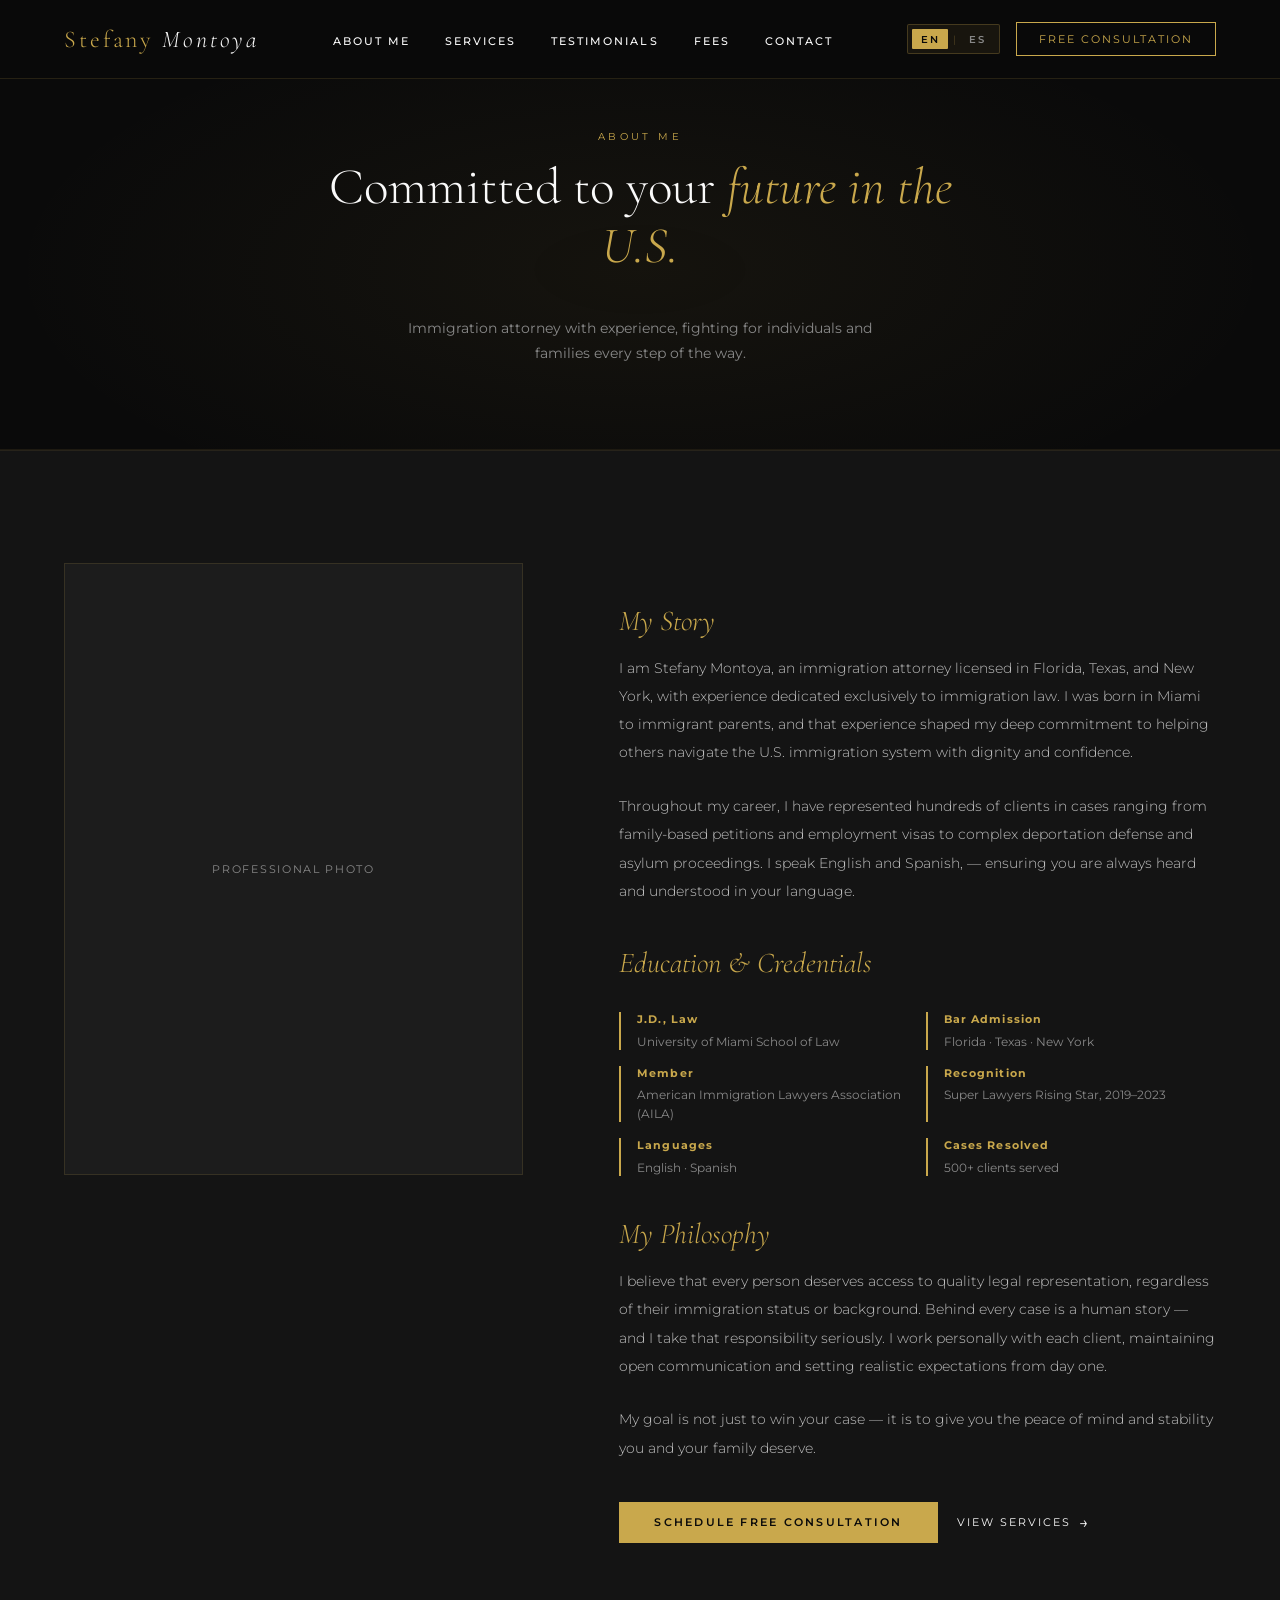
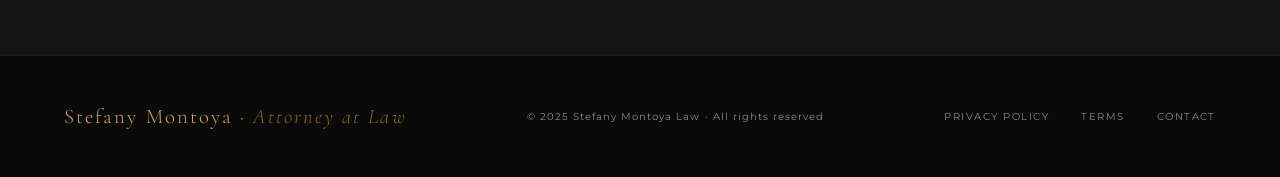
==== about.html @ d2151950 "primer commit" ====
<!DOCTYPE html>
<html lang="en">
<head>
  <meta charset="UTF-8">
  <meta name="viewport" content="width=device-width, initial-scale=1.0">
  <title>About — Stefany Montoya | Immigration Attorney</title>
  <link href="https://fonts.googleapis.com/css2?family=Cormorant+Garamond:ital,wght@0,300;0,400;0,600;1,300;1,400&family=Montserrat:wght@300;400;500;600&display=swap" rel="stylesheet">
  <link rel="stylesheet" href="css/styles.css">
</head>
<body>

<!-- ── NAV ── -->
<nav>
  <a href="index.html" class="nav-logo">Stefany <span>Montoya</span></a>
  <ul class="nav-links">
    <li><a href="about.html"        data-en="About Me"     data-es="Sobre mí">About Me</a></li>
    <li><a href="index.html#servicios"   data-en="Services"     data-es="Servicios">Services</a></li>
    <li><a href="index.html#testimonios" data-en="Testimonials" data-es="Testimonios">Testimonials</a></li>
    <li><a href="index.html#pagos"       data-en="Fees"         data-es="Honorarios">Fees</a></li>
    <li><a href="index.html#contacto"    data-en="Contact"      data-es="Contacto">Contact</a></li>
  </ul>
  <div class="nav-right">
    <div class="lang-toggle">
      <button class="lang-btn active" id="btn-en" onclick="setLang('en')">EN</button>
      <span class="lang-sep">|</span>
      <button class="lang-btn" id="btn-es" onclick="setLang('es')">ES</button>
    </div>
    <a href="index.html#contacto" class="nav-cta" data-en="Free Consultation" data-es="Consulta gratis">Free Consultation</a>
  </div>
</nav>

<!-- ── ABOUT HERO ── -->
<section class="about-hero fade-in">
  <span class="section-label" data-en="About Me" data-es="Sobre mí">About Me</span>
  <h1 class="section-title" style="text-align:center; max-width:700px;">
    <span data-en="Committed to your " data-es="Comprometida con tu ">Committed to your </span>
    <em data-en="future in the U.S." data-es="futuro en EE.UU.">future in the U.S.</em>
  </h1>
  <p style="font-size:0.85rem; color:var(--text-muted); max-width:520px; line-height:1.9; text-align:center; margin-top:1rem;"
     data-en="Immigration attorney with experience, fighting for individuals and families every step of the way."
     data-es="Abogada de inmigración con experiencia, luchando por individuos y familias en cada paso del camino.">
    Immigration attorney with experience, fighting for individuals and families every step of the way.
  </p>
</section>

<!-- ── ABOUT CONTENT ── -->
<section style="background: var(--black-soft); border-top: 1px solid rgba(201,168,76,0.1);">
  <div class="about-content">

    <!-- Sticky photo -->
    <div>
      <div class="about-img-wrap" data-en="Professional Photo" data-es="Foto profesional">Professional Photo</div>
    </div>

    <!-- Bio body -->
    <div class="about-body fade-in">
      <h3><em data-en="My Story" data-es="Mi historia">My Story</em></h3>
      <p data-en="I am Stefany Montoya, an immigration attorney licensed in Florida, Texas, and New York, with experience dedicated exclusively to immigration law. I was born in Miami to immigrant parents, and that experience shaped my deep commitment to helping others navigate the U.S. immigration system with dignity and confidence."
         data-es="Soy Stefany Montoya, abogada de inmigración licenciada en Florida, Texas y Nueva York, con experiencia dedicada exclusivamente al derecho migratorio. Nací en Miami de padres inmigrantes, y esa experiencia moldeó mi profundo compromiso de ayudar a otros a navegar el sistema de inmigración de EE.UU. con dignidad y confianza.">
        I am Stefany Montoya, an immigration attorney licensed in Florida, Texas, and New York, with experience dedicated exclusively to immigration law. I was born in Miami to immigrant parents, and that experience shaped my deep commitment to helping others navigate the U.S. immigration system with dignity and confidence.
      </p>
      <p data-en="Throughout my career, I have represented hundreds of clients in cases ranging from family-based petitions and employment visas to complex deportation defense and asylum proceedings. I speak English and Spanish, — ensuring you are always heard and understood in your language."
         data-es="A lo largo de mi carrera, he representado a cientos de clientes en casos que van desde peticiones familiares y visas de empleo hasta defensa compleja en casos de deportación y procedimientos de asilo. Hablo inglés y español, garantizando que siempre seas escuchado y comprendido en tu idioma.">
        Throughout my career, I have represented hundreds of clients in cases ranging from family-based petitions and employment visas to complex deportation defense and asylum proceedings. I speak English and Spanish, — ensuring you are always heard and understood in your language.
      </p>

      <h3><em data-en="Education & Credentials" data-es="Educación y credenciales">Education & Credentials</em></h3>
      <div class="credentials-list">
        <div class="cred-item">
          <strong data-en="J.D., Law" data-es="Licenciatura en Derecho">J.D., Law</strong>
          <span>University of Miami School of Law</span>
        </div>
        <div class="cred-item">
          <strong data-en="Bar Admission" data-es="Colegio de Abogados">Bar Admission</strong>
          <span>Florida · Texas · New York</span>
        </div>
        <div class="cred-item">
          <strong data-en="Member" data-es="Miembro">Member</strong>
          <span>American Immigration Lawyers Association (AILA)</span>
        </div>
        <div class="cred-item">
          <strong data-en="Recognition" data-es="Reconocimiento">Recognition</strong>
          <span data-en="Super Lawyers Rising Star, 2019–2023" data-es="Super Lawyers Rising Star, 2019–2023">Super Lawyers Rising Star, 2019–2023</span>
        </div>
        <div class="cred-item">
          <strong data-en="Languages" data-es="Idiomas">Languages</strong>
          <span data-en="English · Spanish" data-es="Inglés · Español">English · Spanish</span>
        </div>
        <div class="cred-item">
          <strong data-en="Cases Resolved" data-es="Casos resueltos">Cases Resolved</strong>
          <span data-en="500+ clients served" data-es="Más de 500 clientes atendidos">500+ clients served</span>
        </div>
      </div>

      <h3><em data-en="My Philosophy" data-es="Mi filosofía">My Philosophy</em></h3>
      <p data-en="I believe that every person deserves access to quality legal representation, regardless of their immigration status or background. Behind every case is a human story — and I take that responsibility seriously. I work personally with each client, maintaining open communication and setting realistic expectations from day one."
         data-es="Creo que toda persona merece acceso a una representación legal de calidad, independientemente de su estatus migratorio o historial. Detrás de cada caso hay una historia humana, y me tomo esa responsabilidad en serio. Trabajo personalmente con cada cliente, manteniendo una comunicación abierta y estableciendo expectativas realistas desde el primer día.">
        I believe that every person deserves access to quality legal representation, regardless of their immigration status or background. Behind every case is a human story — and I take that responsibility seriously. I work personally with each client, maintaining open communication and setting realistic expectations from day one.
      </p>
      <p data-en="My goal is not just to win your case — it is to give you the peace of mind and stability you and your family deserve."
         data-es="Mi objetivo no es solo ganar tu caso, sino darte la tranquilidad y estabilidad que tú y tu familia merecen.">
        My goal is not just to win your case — it is to give you the peace of mind and stability you and your family deserve.
      </p>

      <div style="margin-top: 2.5rem; display:flex; gap:1.2rem; flex-wrap:wrap;">
        <a href="index.html#contacto" class="btn-primary" data-en="Schedule Free Consultation" data-es="Agendar consulta gratis">Schedule Free Consultation</a>
        <a href="index.html#servicios" class="btn-secondary" data-en="View Services" data-es="Ver servicios">View Services</a>
      </div>
    </div>
  </div>
</section>

<!-- ── FOOTER ── -->
<footer>
  <div class="footer-logo">
    Stefany Montoya · <em style="font-style:italic; font-family:'Cormorant Garamond',serif; color:rgba(201,168,76,0.6)"
                         data-en="Attorney at Law" data-es="Abogada">Attorney at Law</em>
  </div>
  <p class="footer-copy"
     data-en="© 2025 Stefany Montoya Law · All rights reserved"
     data-es="© 2025 Stefany Montoya Law · Todos los derechos reservados">
    © 2025 Stefany Montoya Law · All rights reserved
  </p>
  <div class="footer-links">
    <a href="#"               data-en="Privacy Policy" data-es="Política de privacidad">Privacy Policy</a>
    <a href="#"               data-en="Terms"          data-es="Términos">Terms</a>
    <a href="index.html#contacto" data-en="Contact"   data-es="Contacto">Contact</a>
  </div>
</footer>

<script src="js/main.js"></script>
</body>
</html>
---- css/styles.css ----
/* ============================================================
   styles.css — Stefany Montoya | Immigration Attorney
   ============================================================ */

/* ── RESET & VARIABLES ── */
*, *::before, *::after { box-sizing: border-box; margin: 0; padding: 0; }

:root {
  --gold:       #C9A84C;
  --gold-light: #E8C96A;
  --black:      #0A0A0A;
  --black-soft: #141414;
  --dark:       #1C1C1C;
  --text-muted: #888;
  --white:      #FAFAFA;
}

html { scroll-behavior: smooth; }

body {
  font-family: 'Montserrat', sans-serif;
  background: var(--black);
  color: var(--white);
  overflow-x: hidden;
}

/* ── LANG TOGGLE ── */
.lang-toggle {
  display: flex; align-items: center; gap: 0.3rem;
  background: rgba(201,168,76,0.08);
  border: 1px solid rgba(201,168,76,0.25);
  border-radius: 2px; padding: 0.25rem 0.3rem;
}
.lang-btn {
  background: none; border: none; cursor: pointer;
  font-family: 'Montserrat', sans-serif;
  font-size: 0.62rem; letter-spacing: 0.15em; font-weight: 600;
  padding: 0.25rem 0.55rem; color: var(--text-muted);
  transition: all .2s; border-radius: 1px;
}
.lang-btn.active { background: var(--gold); color: var(--black); }
.lang-btn:hover:not(.active) { color: var(--gold); }
.lang-sep { color: rgba(201,168,76,0.3); font-size: 0.6rem; }

/* ── NAV ── */
nav {
  position: fixed; top: 0; left: 0; right: 0; z-index: 100;
  display: flex; align-items: center; justify-content: space-between;
  padding: 1.4rem 5%;
  background: rgba(10,10,10,0.92); backdrop-filter: blur(12px);
  border-bottom: 1px solid rgba(201,168,76,0.15);
  gap: 1rem;
}
.nav-logo {
  font-family: 'Cormorant Garamond', serif;
  font-size: 1.5rem; font-weight: 300; letter-spacing: 0.12em;
  color: var(--gold); text-decoration: none;
}
.nav-logo span { font-style: italic; color: var(--white); }
.nav-links { display: flex; gap: 2.2rem; list-style: none; }
.nav-links a {
  color: var(--white); text-decoration: none;
  font-size: 0.7rem; letter-spacing: 0.18em; text-transform: uppercase;
  font-weight: 500; transition: color .25s;
}
.nav-links a:hover { color: var(--gold); }
.nav-right { display: flex; align-items: center; gap: 1rem; }
.nav-cta {
  background: transparent; border: 1px solid var(--gold);
  color: var(--gold); padding: 0.55rem 1.4rem;
  font-family: 'Montserrat', sans-serif;
  font-size: 0.68rem; letter-spacing: 0.18em; text-transform: uppercase;
  cursor: pointer; transition: all .25s; text-decoration: none; white-space: nowrap;
}
.nav-cta:hover { background: var(--gold); color: var(--black); }

/* ── HERO ── */
#hero {
  min-height: 100vh;
  display: grid; grid-template-columns: 1fr 1fr;
  align-items: center; padding: 6rem 5% 0;
  position: relative; overflow: hidden;
}
.hero-bg {
  position: absolute; inset: 0;
  background: radial-gradient(ellipse at 70% 50%, rgba(201,168,76,0.06) 0%, transparent 65%);
}
.hero-line {
  position: absolute; top: 0; left: 50%;
  width: 1px; height: 100%;
  background: linear-gradient(to bottom, transparent, rgba(201,168,76,0.2), transparent);
}
.hero-content { position: relative; z-index: 2; }
.hero-label {
  display: inline-block; font-size: 0.65rem; letter-spacing: 0.3em;
  text-transform: uppercase; color: var(--gold);
  margin-bottom: 1.8rem; padding-bottom: 0.5rem;
  border-bottom: 1px solid rgba(201,168,76,0.4);
}
.hero-title {
  font-family: 'Cormorant Garamond', serif;
  font-size: clamp(3rem, 5vw, 5.5rem);
  font-weight: 300; line-height: 1.08; color: var(--white); margin-bottom: 1.8rem;
}
.hero-title em { font-style: italic; color: var(--gold); }
.hero-subtitle {
  font-size: 0.82rem; line-height: 1.9; color: var(--text-muted);
  max-width: 420px; margin-bottom: 3rem; font-weight: 300; letter-spacing: 0.04em;
}
.hero-actions { display: flex; gap: 1.2rem; align-items: center; }

.btn-primary {
  background: var(--gold); color: var(--black);
  padding: 0.85rem 2.2rem; font-family: 'Montserrat', sans-serif;
  font-size: 0.7rem; font-weight: 600; letter-spacing: 0.2em;
  text-transform: uppercase; border: none; cursor: pointer;
  transition: all .3s; text-decoration: none; display: inline-block;
}
.btn-primary:hover { background: var(--gold-light); transform: translateY(-1px); }

.btn-secondary {
  color: var(--white); font-size: 0.7rem; letter-spacing: 0.18em;
  text-transform: uppercase; text-decoration: none;
  display: flex; align-items: center; gap: 0.5rem; transition: color .25s;
}
.btn-secondary:hover { color: var(--gold); }
.btn-secondary::after { content: '→'; font-size: 1rem; }

.hero-visual { position: relative; z-index: 2; display: flex; justify-content: center; align-items: center; }
.hero-portrait {
  width: 420px; height: 560px; background: var(--dark);
  border: 1px solid rgba(201,168,76,0.2);
  position: relative; overflow: hidden;
  display: flex; align-items: flex-end; justify-content: center;
}
.hero-portrait-placeholder {
  width: 100%; height: 100%;
  display: flex; flex-direction: column; align-items: center; justify-content: center; gap: 1rem;
  background: linear-gradient(160deg, #1a1a1a 0%, #0f0f0f 100%); color: var(--gold);
}
.hero-portrait-placeholder svg { opacity: 0.3; }
.hero-portrait-placeholder p { font-size: 0.65rem; letter-spacing: 0.25em; text-transform: uppercase; color: var(--text-muted); }
.hero-portrait::before {
  content: ''; position: absolute; bottom: 0; left: 0; right: 0; height: 40%;
  background: linear-gradient(to top, rgba(201,168,76,0.08), transparent);
}
.hero-badge {
  position: absolute; bottom: -1px; left: -1px;
  background: var(--black); border: 1px solid var(--gold); padding: 1rem 1.4rem;
}
.hero-badge strong { display: block; font-family: 'Cormorant Garamond', serif; font-size: 2rem; font-weight: 600; color: var(--gold); line-height: 1; }
.hero-badge span { font-size: 0.6rem; letter-spacing: 0.2em; text-transform: uppercase; color: var(--text-muted); }
.hero-stats {
  position: absolute; right: -1px; top: 40%;
  background: var(--black-soft); border: 1px solid rgba(201,168,76,0.2);
  padding: 1.2rem 1.4rem; text-align: center;
}
.hero-stats strong { display: block; font-family: 'Cormorant Garamond', serif; font-size: 2.2rem; color: var(--gold); line-height: 1; }
.hero-stats span { font-size: 0.58rem; letter-spacing: 0.18em; text-transform: uppercase; color: var(--text-muted); display: block; margin-top: 0.3rem; }

/* ── SECTION BASE ── */
section { padding: 7rem 5%; }
.section-label {
  font-size: 0.62rem; letter-spacing: 0.35em; text-transform: uppercase;
  color: var(--gold); margin-bottom: 1rem;
  display: flex; align-items: center; gap: 1rem;
}
.section-label::before { content: ''; display: block; width: 30px; height: 1px; background: var(--gold); }
.section-title {
  font-family: 'Cormorant Garamond', serif;
  font-size: clamp(2.2rem, 4vw, 3.8rem);
  font-weight: 300; line-height: 1.15; margin-bottom: 1.5rem;
}
.section-title em { font-style: italic; color: var(--gold); }
.gold-divider { width: 60px; height: 1px; background: var(--gold); margin: 2rem 0; }

/* ── ABOUT ── */
#sobre-mi {
  display: grid; grid-template-columns: 1fr 1fr;
  gap: 6rem; align-items: center;
  background: var(--black-soft);
  border-top: 1px solid rgba(201,168,76,0.1);
  border-bottom: 1px solid rgba(201,168,76,0.1);
}
.sobre-text p { font-size: 0.85rem; line-height: 1.95; color: rgba(250,250,250,0.7); margin-bottom: 1.5rem; font-weight: 300; }
.sobre-credentials { display: grid; grid-template-columns: 1fr 1fr; gap: 1rem; margin-top: 2.5rem; }
.credential { border-left: 2px solid var(--gold); padding-left: 1rem; }
.credential strong { display: block; font-size: 0.72rem; letter-spacing: 0.08em; margin-bottom: 0.2rem; color: var(--gold); }
.credential span { font-size: 0.75rem; color: var(--text-muted); }
.sobre-image-col { position: relative; }
.sobre-img-wrap {
  width: 100%; aspect-ratio: 3/4; background: var(--dark);
  border: 1px solid rgba(201,168,76,0.15);
  display: flex; align-items: center; justify-content: center;
  color: var(--text-muted); font-size: 0.7rem; letter-spacing: 0.15em; text-transform: uppercase;
}
.sobre-accent { position: absolute; top: -20px; right: -20px; width: 120px; height: 120px; border: 1px solid rgba(201,168,76,0.25); z-index: -1; }
.sobre-accent2 { position: absolute; bottom: -20px; left: -20px; width: 80px; height: 80px; background: rgba(201,168,76,0.05); border: 1px solid rgba(201,168,76,0.2); z-index: -1; }

/* ── SERVICES ── */
#servicios { background: var(--black); }
.servicios-header { max-width: 560px; margin-bottom: 4rem; }
.servicios-grid {
  display: grid; grid-template-columns: repeat(3, 1fr);
  gap: 1px; background: rgba(201,168,76,0.1); border: 1px solid rgba(201,168,76,0.1);
}
.servicio-card { background: var(--black); padding: 2.5rem 2rem; transition: background .3s; position: relative; overflow: hidden; }
.servicio-card::after { content: ''; position: absolute; bottom: 0; left: 0; width: 0; height: 2px; background: var(--gold); transition: width .4s ease; }
.servicio-card:hover::after { width: 100%; }
.servicio-card:hover { background: rgba(201,168,76,0.04); }
.servicio-num { font-family: 'Cormorant Garamond', serif; font-size: 3rem; font-weight: 300; color: rgba(201,168,76,0.15); line-height: 1; margin-bottom: 1.2rem; }
.servicio-icon { font-size: 1.6rem; margin-bottom: 1rem; display: block; }
.servicio-card h3 { font-family: 'Cormorant Garamond', serif; font-size: 1.4rem; font-weight: 400; margin-bottom: 0.8rem; }
.servicio-card p { font-size: 0.78rem; line-height: 1.8; color: var(--text-muted); font-weight: 300; }

/* ── TESTIMONIALS ── */
#testimonios {
  background: var(--dark);
  border-top: 1px solid rgba(201,168,76,0.1);
  border-bottom: 1px solid rgba(201,168,76,0.1);
}
.testimonios-header { text-align: center; margin-bottom: 4rem; }
.testimonios-header .section-label { justify-content: center; }
.testimonios-header .section-label::before { display: none; }
.testimonios-grid { display: grid; grid-template-columns: repeat(3, 1fr); gap: 1.5rem; }
.testimonio { background: var(--black); border: 1px solid rgba(201,168,76,0.12); padding: 2.5rem; position: relative; }
.testimonio::before { content: '\201C'; font-family: 'Cormorant Garamond', serif; font-size: 5rem; line-height: 0.7; color: var(--gold); opacity: 0.25; position: absolute; top: 1.5rem; left: 1.5rem; }
.testimonio p { font-family: 'Cormorant Garamond', serif; font-size: 1.05rem; line-height: 1.9; color: rgba(250,250,250,0.75); font-style: italic; margin-bottom: 1.5rem; padding-top: 1rem; }
.testimonio-author { display: flex; align-items: center; gap: 0.8rem; }
.author-avatar { width: 38px; height: 38px; border-radius: 50%; background: rgba(201,168,76,0.15); border: 1px solid rgba(201,168,76,0.3); display: flex; align-items: center; justify-content: center; font-family: 'Cormorant Garamond', serif; font-size: 1rem; color: var(--gold); }
.author-info strong { display: block; font-size: 0.72rem; letter-spacing: 0.08em; }
.author-info span { font-size: 0.65rem; color: var(--text-muted); }
.stars { color: var(--gold); font-size: 0.7rem; letter-spacing: 2px; margin-bottom: 0.3rem; }

/* ── FEES ── */
#pagos { background: var(--black); }
.pagos-header { max-width: 540px; margin-bottom: 4rem; }
.pagos-grid { display: grid; grid-template-columns: repeat(3, 1fr); gap: 1.5rem; }
.pago-card { border: 1px solid rgba(201,168,76,0.15); padding: 2.8rem 2rem; text-align: center; position: relative; transition: border-color .3s, transform .3s; }
.pago-card:hover { border-color: var(--gold); transform: translateY(-4px); }
.pago-card.featured { border-color: var(--gold); background: linear-gradient(160deg, rgba(201,168,76,0.07), transparent); }
.pago-badge { position: absolute; top: -1px; left: 50%; transform: translateX(-50%); background: var(--gold); color: var(--black); font-size: 0.6rem; letter-spacing: 0.2em; text-transform: uppercase; padding: 0.3rem 1rem; font-weight: 600; white-space: nowrap; }
.pago-card h3 { font-family: 'Cormorant Garamond', serif; font-size: 1.5rem; margin-bottom: 0.5rem; }
.pago-price { font-family: 'Cormorant Garamond', serif; font-size: 3rem; color: var(--gold); line-height: 1; margin: 1.2rem 0 0.5rem; }
.pago-price sup { font-size: 1.5rem; vertical-align: top; margin-top: 0.5rem; }
.pago-period { font-size: 0.7rem; color: var(--text-muted); margin-bottom: 1.5rem; }
.pago-features { list-style: none; margin-bottom: 2rem; text-align: left; }
.pago-features li { font-size: 0.78rem; color: rgba(250,250,250,0.7); padding: 0.5rem 0; border-bottom: 1px solid rgba(255,255,255,0.05); display: flex; gap: 0.6rem; align-items: center; }
.pago-features li::before { content: '✦'; color: var(--gold); font-size: 0.55rem; }
.btn-pago { display: block; width: 100%; padding: 0.9rem; border: 1px solid var(--gold); background: transparent; color: var(--gold); font-family: 'Montserrat', sans-serif; font-size: 0.68rem; letter-spacing: 0.2em; text-transform: uppercase; cursor: pointer; transition: all .25s; font-weight: 600; }
.btn-pago:hover, .pago-card.featured .btn-pago { background: var(--gold); color: var(--black); }

/* ── CONTACT ── */
#contacto {
  background: var(--black-soft);
  border-top: 1px solid rgba(201,168,76,0.1);
}
.contacto-inner { display: grid; grid-template-columns: 1fr 1.2fr; gap: 6rem; }
.contacto-info p { font-size: 0.83rem; color: var(--text-muted); line-height: 1.9; margin-bottom: 2.5rem; }
.contact-methods { display: flex; flex-direction: column; gap: 1.2rem; }
.contact-item { display: flex; align-items: center; gap: 1rem; }
.contact-icon { width: 42px; height: 42px; border: 1px solid rgba(201,168,76,0.3); display: flex; align-items: center; justify-content: center; font-size: 1rem; color: var(--gold); flex-shrink: 0; }
.contact-item-text strong { display: block; font-size: 0.7rem; letter-spacing: 0.1em; text-transform: uppercase; color: var(--gold); margin-bottom: 0.2rem; }
.contact-item-text span { font-size: 0.82rem; color: var(--text-muted); }
.form-grid { display: flex; flex-direction: column; gap: 1rem; }
.form-row { display: grid; grid-template-columns: 1fr 1fr; gap: 1rem; }
.form-group { display: flex; flex-direction: column; gap: 0.5rem; }
.form-group label { font-size: 0.62rem; letter-spacing: 0.2em; text-transform: uppercase; color: var(--text-muted); }
.form-group input,
.form-group select,
.form-group textarea {
  background: rgba(255,255,255,0.03);
  border: 1px solid rgba(201,168,76,0.2);
  padding: 0.85rem 1rem; color: var(--white);
  font-family: 'Montserrat', sans-serif; font-size: 0.82rem;
  outline: none; transition: border-color .25s; resize: none;
}
.form-group input:focus,
.form-group select:focus,
.form-group textarea:focus { border-color: var(--gold); }
.form-group select option { background: var(--dark); }
.form-submit {
  background: var(--gold); color: var(--black); padding: 1rem 2.5rem; border: none;
  font-family: 'Montserrat', sans-serif; font-size: 0.7rem; font-weight: 700;
  letter-spacing: 0.22em; text-transform: uppercase; cursor: pointer;
  transition: all .3s; align-self: flex-start;
}
.form-submit:hover { background: var(--gold-light); }

/* ── ABOUT PAGE ── */
.about-hero {
  min-height: 50vh; display: flex; flex-direction: column;
  align-items: center; justify-content: center;
  text-align: center; padding: 8rem 5% 5rem;
  position: relative; overflow: hidden;
  background: radial-gradient(ellipse at 50% 60%, rgba(201,168,76,0.06) 0%, transparent 70%);
  border-bottom: 1px solid rgba(201,168,76,0.1);
}
.about-hero .section-label { justify-content: center; }
.about-hero .section-label::before { display: none; }
.about-content { display: grid; grid-template-columns: 1fr 1.3fr; gap: 6rem; align-items: start; }
.about-img-wrap {
  width: 100%; aspect-ratio: 3/4; background: var(--dark);
  border: 1px solid rgba(201,168,76,0.15);
  display: flex; align-items: center; justify-content: center;
  color: var(--text-muted); font-size: 0.7rem; letter-spacing: 0.15em; text-transform: uppercase;
  position: sticky; top: 7rem;
}
.about-body p { font-size: 0.88rem; line-height: 2; color: rgba(250,250,250,0.75); margin-bottom: 1.6rem; font-weight: 300; }
.about-body h3 { font-family: 'Cormorant Garamond', serif; font-size: 1.8rem; font-weight: 300; margin: 2.5rem 0 1rem; }
.about-body h3 em { font-style: italic; color: var(--gold); }
.credentials-list { display: grid; grid-template-columns: 1fr 1fr; gap: 1rem; margin: 2rem 0; }
.cred-item { border-left: 2px solid var(--gold); padding-left: 1rem; }
.cred-item strong { display: block; font-size: 0.7rem; letter-spacing: 0.1em; color: var(--gold); margin-bottom: 0.3rem; }
.cred-item span { font-size: 0.78rem; color: var(--text-muted); }

/* ── FOOTER ── */
footer {
  background: var(--black); border-top: 1px solid rgba(201,168,76,0.1);
  padding: 3rem 5%; display: flex; align-items: center; justify-content: space-between;
}
.footer-logo { font-family: 'Cormorant Garamond', serif; font-size: 1.3rem; color: var(--gold); font-weight: 300; letter-spacing: 0.1em; }
.footer-copy { font-size: 0.65rem; color: var(--text-muted); letter-spacing: 0.1em; }
.footer-links { display: flex; gap: 2rem; }
.footer-links a { font-size: 0.62rem; letter-spacing: 0.15em; text-transform: uppercase; color: var(--text-muted); text-decoration: none; transition: color .25s; }
.footer-links a:hover { color: var(--gold); }

/* ── ANIMATIONS ── */
.fade-in { opacity: 0; transform: translateY(24px); transition: opacity 0.7s ease, transform 0.7s ease; }
.fade-in.visible { opacity: 1; transform: translateY(0); }

/* ── RESPONSIVE ── */
@media (max-width: 900px) {
  #hero { grid-template-columns: 1fr; padding-top: 8rem; text-align: center; }
  .hero-visual { display: none; }
  .hero-subtitle { margin: 0 auto 2.5rem; }
  .hero-actions { justify-content: center; }
  #sobre-mi, .about-content { grid-template-columns: 1fr; gap: 3rem; }
  .sobre-image-col, .about-img-wrap { display: none; }
  .servicios-grid, .testimonios-grid, .pagos-grid { grid-template-columns: 1fr; }
  .contacto-inner { grid-template-columns: 1fr; gap: 3rem; }
  .form-row, .credentials-list { grid-template-columns: 1fr; }
  footer { flex-direction: column; gap: 1.5rem; text-align: center; }
  .nav-links { display: none; }
}

/* ── VALIDACIÓN ── */
.input-error {
  border-color: #e05555 !important;
  background: rgba(224, 85, 85, 0.05) !important;
}

.field-error {
  color: #e05555;
  font-size: 0.65rem;
  letter-spacing: 0.1em;
  margin-top: 0.3rem;
}
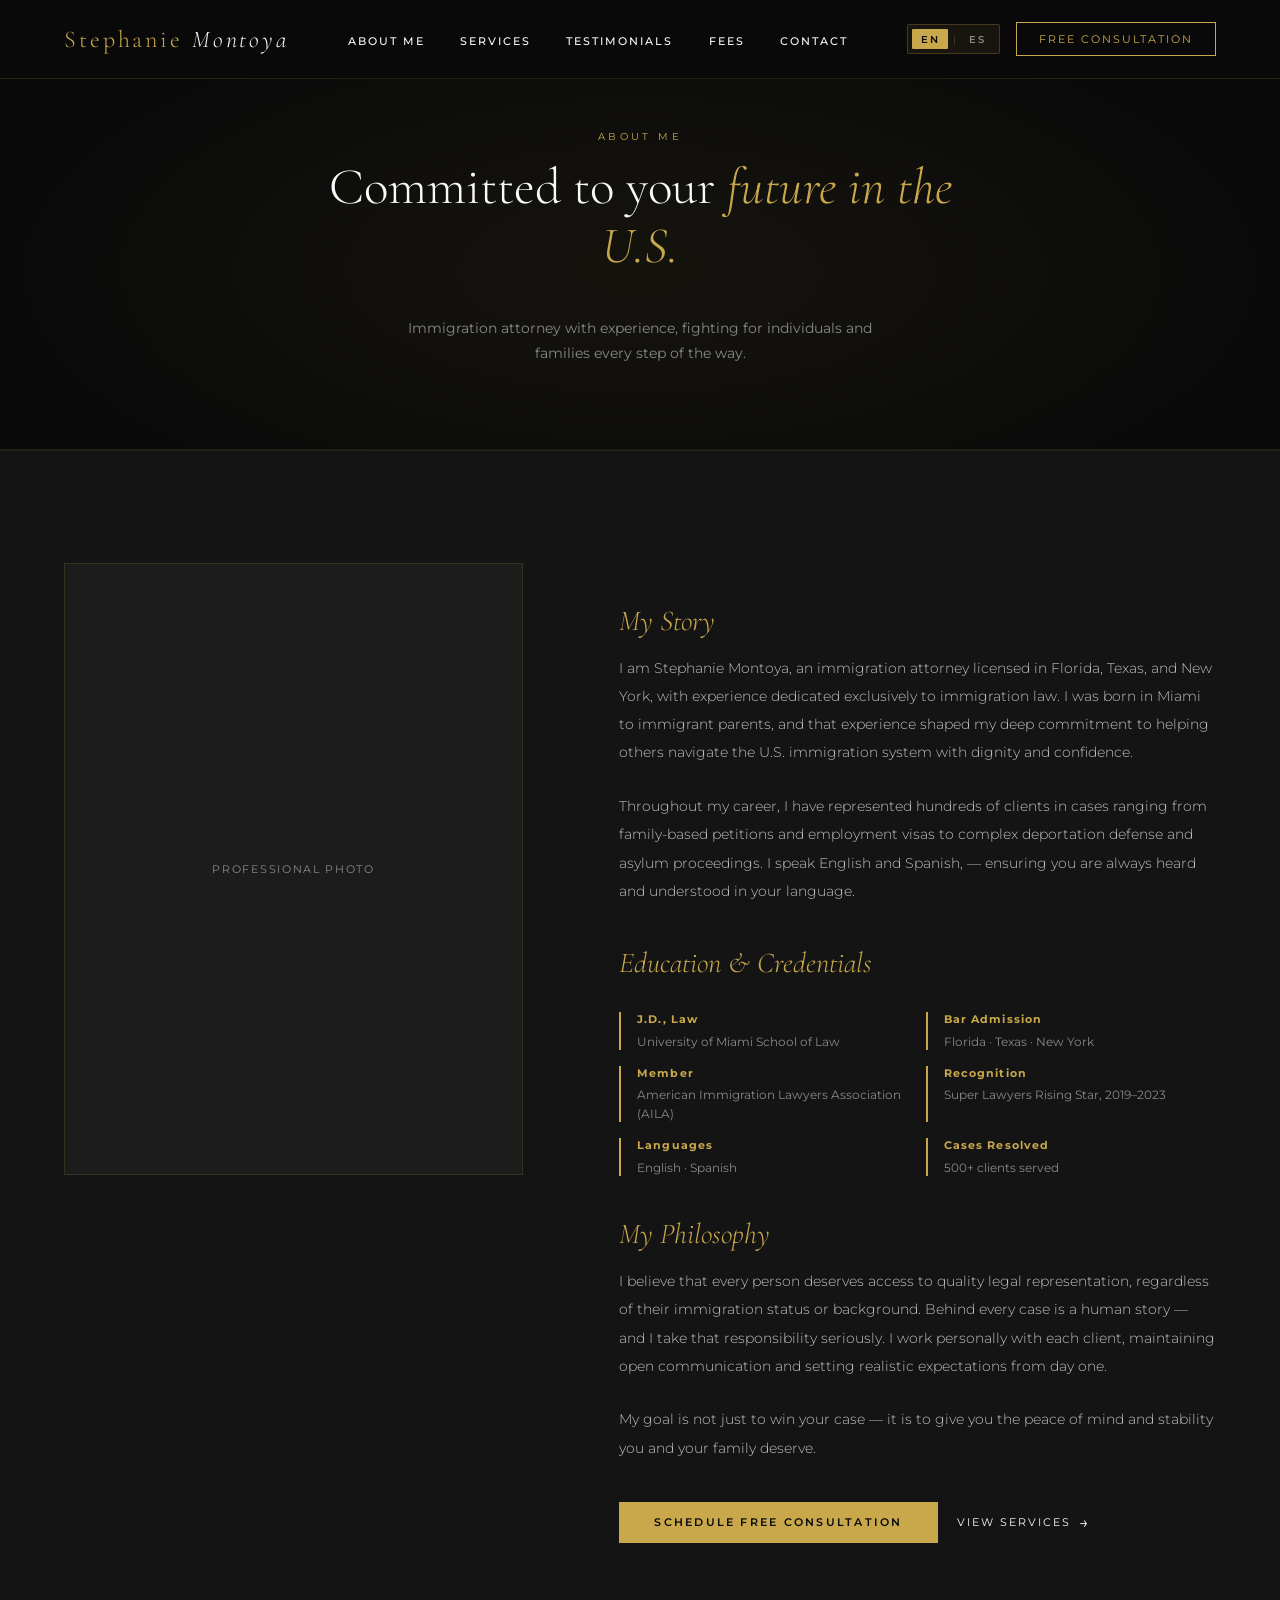
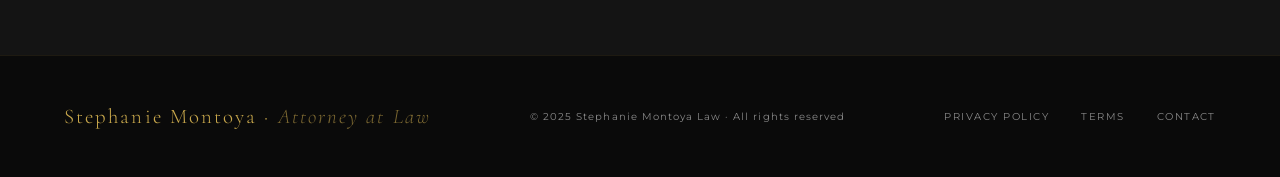
==== commit 0fff5de2: "Stefany to Stephanie" ====
--- a/about.html
+++ b/about.html
@@ -3,7 +3,7 @@
 <head>
   <meta charset="UTF-8">
   <meta name="viewport" content="width=device-width, initial-scale=1.0">
-  <title>About — Stefany Montoya | Immigration Attorney</title>
+  <title>About — Stephanie Montoya | Immigration Attorney</title>
   <link href="https://fonts.googleapis.com/css2?family=Cormorant+Garamond:ital,wght@0,300;0,400;0,600;1,300;1,400&family=Montserrat:wght@300;400;500;600&display=swap" rel="stylesheet">
   <link rel="stylesheet" href="css/styles.css">
 </head>
@@ -11,7 +11,7 @@
 
 <!-- ── NAV ── -->
 <nav>
-  <a href="index.html" class="nav-logo">Stefany <span>Montoya</span></a>
+  <a href="index.html" class="nav-logo">Stephanie <span>Montoya</span></a>
   <ul class="nav-links">
     <li><a href="about.html"        data-en="About Me"     data-es="Sobre mí">About Me</a></li>
     <li><a href="index.html#servicios"   data-en="Services"     data-es="Servicios">Services</a></li>
@@ -55,9 +55,9 @@
     <!-- Bio body -->
     <div class="about-body fade-in">
       <h3><em data-en="My Story" data-es="Mi historia">My Story</em></h3>
-      <p data-en="I am Stefany Montoya, an immigration attorney licensed in Florida, Texas, and New York, with experience dedicated exclusively to immigration law. I was born in Miami to immigrant parents, and that experience shaped my deep commitment to helping others navigate the U.S. immigration system with dignity and confidence."
-         data-es="Soy Stefany Montoya, abogada de inmigración licenciada en Florida, Texas y Nueva York, con experiencia dedicada exclusivamente al derecho migratorio. Nací en Miami de padres inmigrantes, y esa experiencia moldeó mi profundo compromiso de ayudar a otros a navegar el sistema de inmigración de EE.UU. con dignidad y confianza.">
-        I am Stefany Montoya, an immigration attorney licensed in Florida, Texas, and New York, with experience dedicated exclusively to immigration law. I was born in Miami to immigrant parents, and that experience shaped my deep commitment to helping others navigate the U.S. immigration system with dignity and confidence.
+      <p data-en="I am Stephanie Montoya, an immigration attorney licensed in Florida, Texas, and New York, with experience dedicated exclusively to immigration law. I was born in Miami to immigrant parents, and that experience shaped my deep commitment to helping others navigate the U.S. immigration system with dignity and confidence."
+         data-es="Soy Stephanie Montoya, abogada de inmigración licenciada en Florida, Texas y Nueva York, con experiencia dedicada exclusivamente al derecho migratorio. Nací en Miami de padres inmigrantes, y esa experiencia moldeó mi profundo compromiso de ayudar a otros a navegar el sistema de inmigración de EE.UU. con dignidad y confianza.">
+        I am Stephanie Montoya, an immigration attorney licensed in Florida, Texas, and New York, with experience dedicated exclusively to immigration law. I was born in Miami to immigrant parents, and that experience shaped my deep commitment to helping others navigate the U.S. immigration system with dignity and confidence.
       </p>
       <p data-en="Throughout my career, I have represented hundreds of clients in cases ranging from family-based petitions and employment visas to complex deportation defense and asylum proceedings. I speak English and Spanish, — ensuring you are always heard and understood in your language."
          data-es="A lo largo de mi carrera, he representado a cientos de clientes en casos que van desde peticiones familiares y visas de empleo hasta defensa compleja en casos de deportación y procedimientos de asilo. Hablo inglés y español, garantizando que siempre seas escuchado y comprendido en tu idioma.">
@@ -113,13 +113,13 @@
 <!-- ── FOOTER ── -->
 <footer>
   <div class="footer-logo">
-    Stefany Montoya · <em style="font-style:italic; font-family:'Cormorant Garamond',serif; color:rgba(201,168,76,0.6)"
+    Stephanie Montoya · <em style="font-style:italic; font-family:'Cormorant Garamond',serif; color:rgba(201,168,76,0.6)"
                          data-en="Attorney at Law" data-es="Abogada">Attorney at Law</em>
   </div>
   <p class="footer-copy"
-     data-en="© 2025 Stefany Montoya Law · All rights reserved"
-     data-es="© 2025 Stefany Montoya Law · Todos los derechos reservados">
-    © 2025 Stefany Montoya Law · All rights reserved
+     data-en="© 2025 Stephanie Montoya Law · All rights reserved"
+     data-es="© 2025 Stephanie Montoya Law · Todos los derechos reservados">
+    © 2025 Stephanie Montoya Law · All rights reserved
   </p>
   <div class="footer-links">
     <a href="#"               data-en="Privacy Policy" data-es="Política de privacidad">Privacy Policy</a>
--- a/css/styles.css
+++ b/css/styles.css
@@ -1,5 +1,5 @@
 /* ============================================================
-   styles.css — Stefany Montoya | Immigration Attorney
+   styles.css — Stephanie Montoya | Immigration Attorney
    ============================================================ */
 
 /* ── RESET & VARIABLES ── */
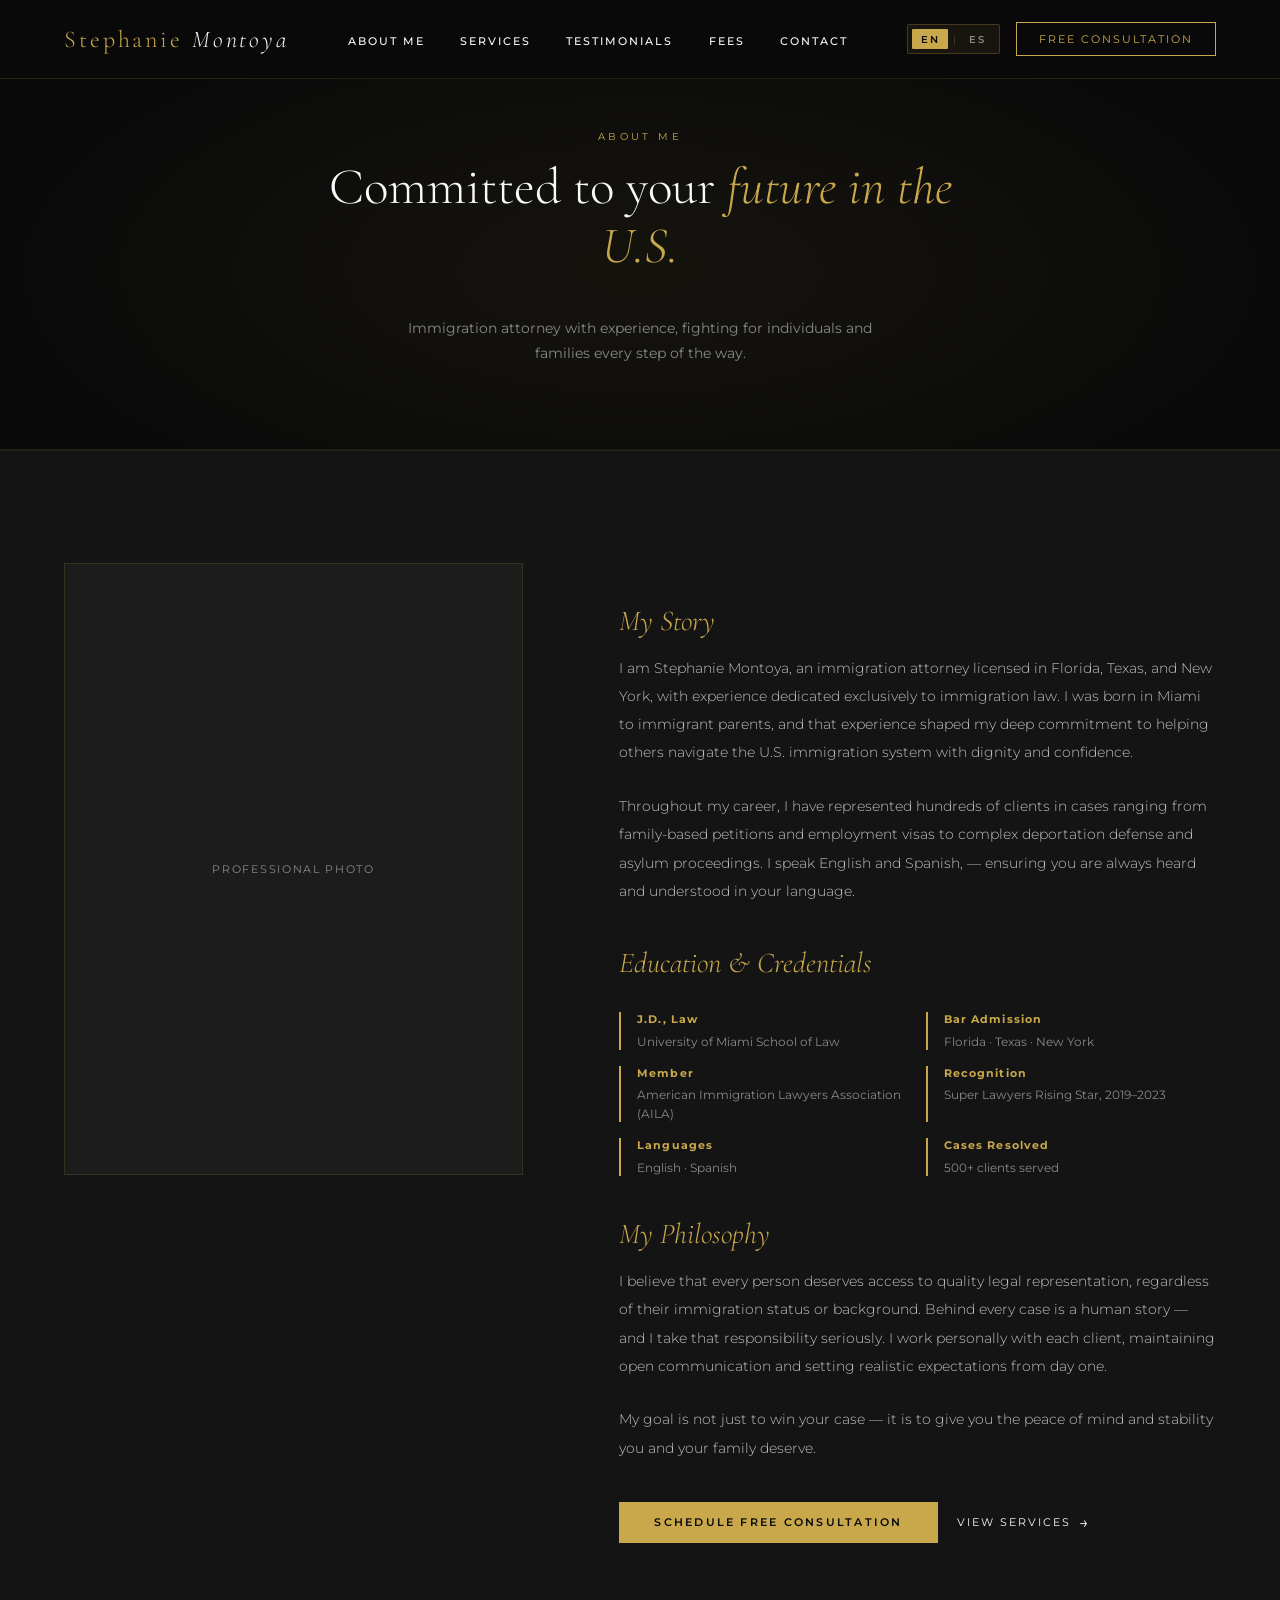
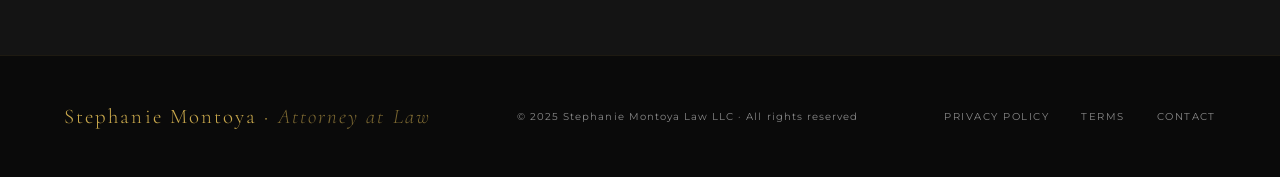
==== commit 42490ad8: "Remove fees section, add privacy policy and terms pages, update footer links" ====
--- a/about.html
+++ b/about.html
@@ -117,9 +117,9 @@
                          data-en="Attorney at Law" data-es="Abogada">Attorney at Law</em>
   </div>
   <p class="footer-copy"
-     data-en="© 2025 Stephanie Montoya Law · All rights reserved"
-     data-es="© 2025 Stephanie Montoya Law · Todos los derechos reservados">
-    © 2025 Stephanie Montoya Law · All rights reserved
+     data-en="© 2025 Stephanie Montoya Law LLC · All rights reserved"
+     data-es="© 2025 Stephanie Montoya Law LLC · Todos los derechos reservados">
+    © 2025 Stephanie Montoya Law LLC · All rights reserved
   </p>
   <div class="footer-links">
     <a href="#"               data-en="Privacy Policy" data-es="Política de privacidad">Privacy Policy</a>
--- a/css/styles.css
+++ b/css/styles.css
@@ -193,6 +193,14 @@
   border: 1px solid rgba(201,168,76,0.15);
   display: flex; align-items: center; justify-content: center;
   color: var(--text-muted); font-size: 0.7rem; letter-spacing: 0.15em; text-transform: uppercase;
+}
+
+.sobre-img-wrap img {
+  width: 100%;
+  height: 100%;
+  object-fit: cover;
+  object-position: top;
+  display: block;
 }
 .sobre-accent { position: absolute; top: -20px; right: -20px; width: 120px; height: 120px; border: 1px solid rgba(201,168,76,0.25); z-index: -1; }
 .sobre-accent2 { position: absolute; bottom: -20px; left: -20px; width: 80px; height: 80px; background: rgba(201,168,76,0.05); border: 1px solid rgba(201,168,76,0.2); z-index: -1; }
@@ -231,24 +239,6 @@
 .author-info strong { display: block; font-size: 0.72rem; letter-spacing: 0.08em; }
 .author-info span { font-size: 0.65rem; color: var(--text-muted); }
 .stars { color: var(--gold); font-size: 0.7rem; letter-spacing: 2px; margin-bottom: 0.3rem; }
-
-/* ── FEES ── */
-#pagos { background: var(--black); }
-.pagos-header { max-width: 540px; margin-bottom: 4rem; }
-.pagos-grid { display: grid; grid-template-columns: repeat(3, 1fr); gap: 1.5rem; }
-.pago-card { border: 1px solid rgba(201,168,76,0.15); padding: 2.8rem 2rem; text-align: center; position: relative; transition: border-color .3s, transform .3s; }
-.pago-card:hover { border-color: var(--gold); transform: translateY(-4px); }
-.pago-card.featured { border-color: var(--gold); background: linear-gradient(160deg, rgba(201,168,76,0.07), transparent); }
-.pago-badge { position: absolute; top: -1px; left: 50%; transform: translateX(-50%); background: var(--gold); color: var(--black); font-size: 0.6rem; letter-spacing: 0.2em; text-transform: uppercase; padding: 0.3rem 1rem; font-weight: 600; white-space: nowrap; }
-.pago-card h3 { font-family: 'Cormorant Garamond', serif; font-size: 1.5rem; margin-bottom: 0.5rem; }
-.pago-price { font-family: 'Cormorant Garamond', serif; font-size: 3rem; color: var(--gold); line-height: 1; margin: 1.2rem 0 0.5rem; }
-.pago-price sup { font-size: 1.5rem; vertical-align: top; margin-top: 0.5rem; }
-.pago-period { font-size: 0.7rem; color: var(--text-muted); margin-bottom: 1.5rem; }
-.pago-features { list-style: none; margin-bottom: 2rem; text-align: left; }
-.pago-features li { font-size: 0.78rem; color: rgba(250,250,250,0.7); padding: 0.5rem 0; border-bottom: 1px solid rgba(255,255,255,0.05); display: flex; gap: 0.6rem; align-items: center; }
-.pago-features li::before { content: '✦'; color: var(--gold); font-size: 0.55rem; }
-.btn-pago { display: block; width: 100%; padding: 0.9rem; border: 1px solid var(--gold); background: transparent; color: var(--gold); font-family: 'Montserrat', sans-serif; font-size: 0.68rem; letter-spacing: 0.2em; text-transform: uppercase; cursor: pointer; transition: all .25s; font-weight: 600; }
-.btn-pago:hover, .pago-card.featured .btn-pago { background: var(--gold); color: var(--black); }
 
 /* ── CONTACT ── */
 #contacto {
@@ -337,7 +327,7 @@
   .hero-actions { justify-content: center; }
   #sobre-mi, .about-content { grid-template-columns: 1fr; gap: 3rem; }
   .sobre-image-col, .about-img-wrap { display: none; }
-  .servicios-grid, .testimonios-grid, .pagos-grid { grid-template-columns: 1fr; }
+  .servicios-grid, .testimonios-grid { grid-template-columns: 1fr; }
   .contacto-inner { grid-template-columns: 1fr; gap: 3rem; }
   .form-row, .credentials-list { grid-template-columns: 1fr; }
   footer { flex-direction: column; gap: 1.5rem; text-align: center; }
@@ -355,4 +345,54 @@
   font-size: 0.65rem;
   letter-spacing: 0.1em;
   margin-top: 0.3rem;
-}+}
+
+.legal-hero {
+        padding: 10rem 5% 4rem;
+        text-align: center;
+        border-bottom: 1px solid rgba(201, 168, 76, 0.1);
+      }
+      .legal-body {
+        max-width: 780px;
+        margin: 0 auto;
+        padding: 4rem 5% 6rem;
+      }
+      .legal-body h2 {
+        font-family: "Cormorant Garamond", serif;
+        font-size: 1.4rem;
+        color: var(--gold);
+        margin: 2.5rem 0 0.8rem;
+        font-weight: 400;
+      }
+      .legal-body p {
+        font-size: 0.85rem;
+        color: rgba(250, 250, 250, 0.75);
+        line-height: 1.95;
+        margin-bottom: 1rem;
+      }
+      .legal-body ul {
+        list-style: none;
+        margin: 0.5rem 0 1rem 0;
+      }
+      .legal-body ul li {
+        font-size: 0.85rem;
+        color: rgba(250, 250, 250, 0.75);
+        line-height: 1.95;
+        padding: 0.3rem 0;
+        padding-left: 1.2rem;
+        position: relative;
+      }
+      .legal-body ul li::before {
+        content: "✦";
+        color: var(--gold);
+        font-size: 0.5rem;
+        position: absolute;
+        left: 0;
+        top: 0.6rem;
+      }
+      .legal-updated {
+        font-size: 0.72rem;
+        color: var(--text-muted);
+        margin-bottom: 3rem;
+        letter-spacing: 0.1em;
+      }
